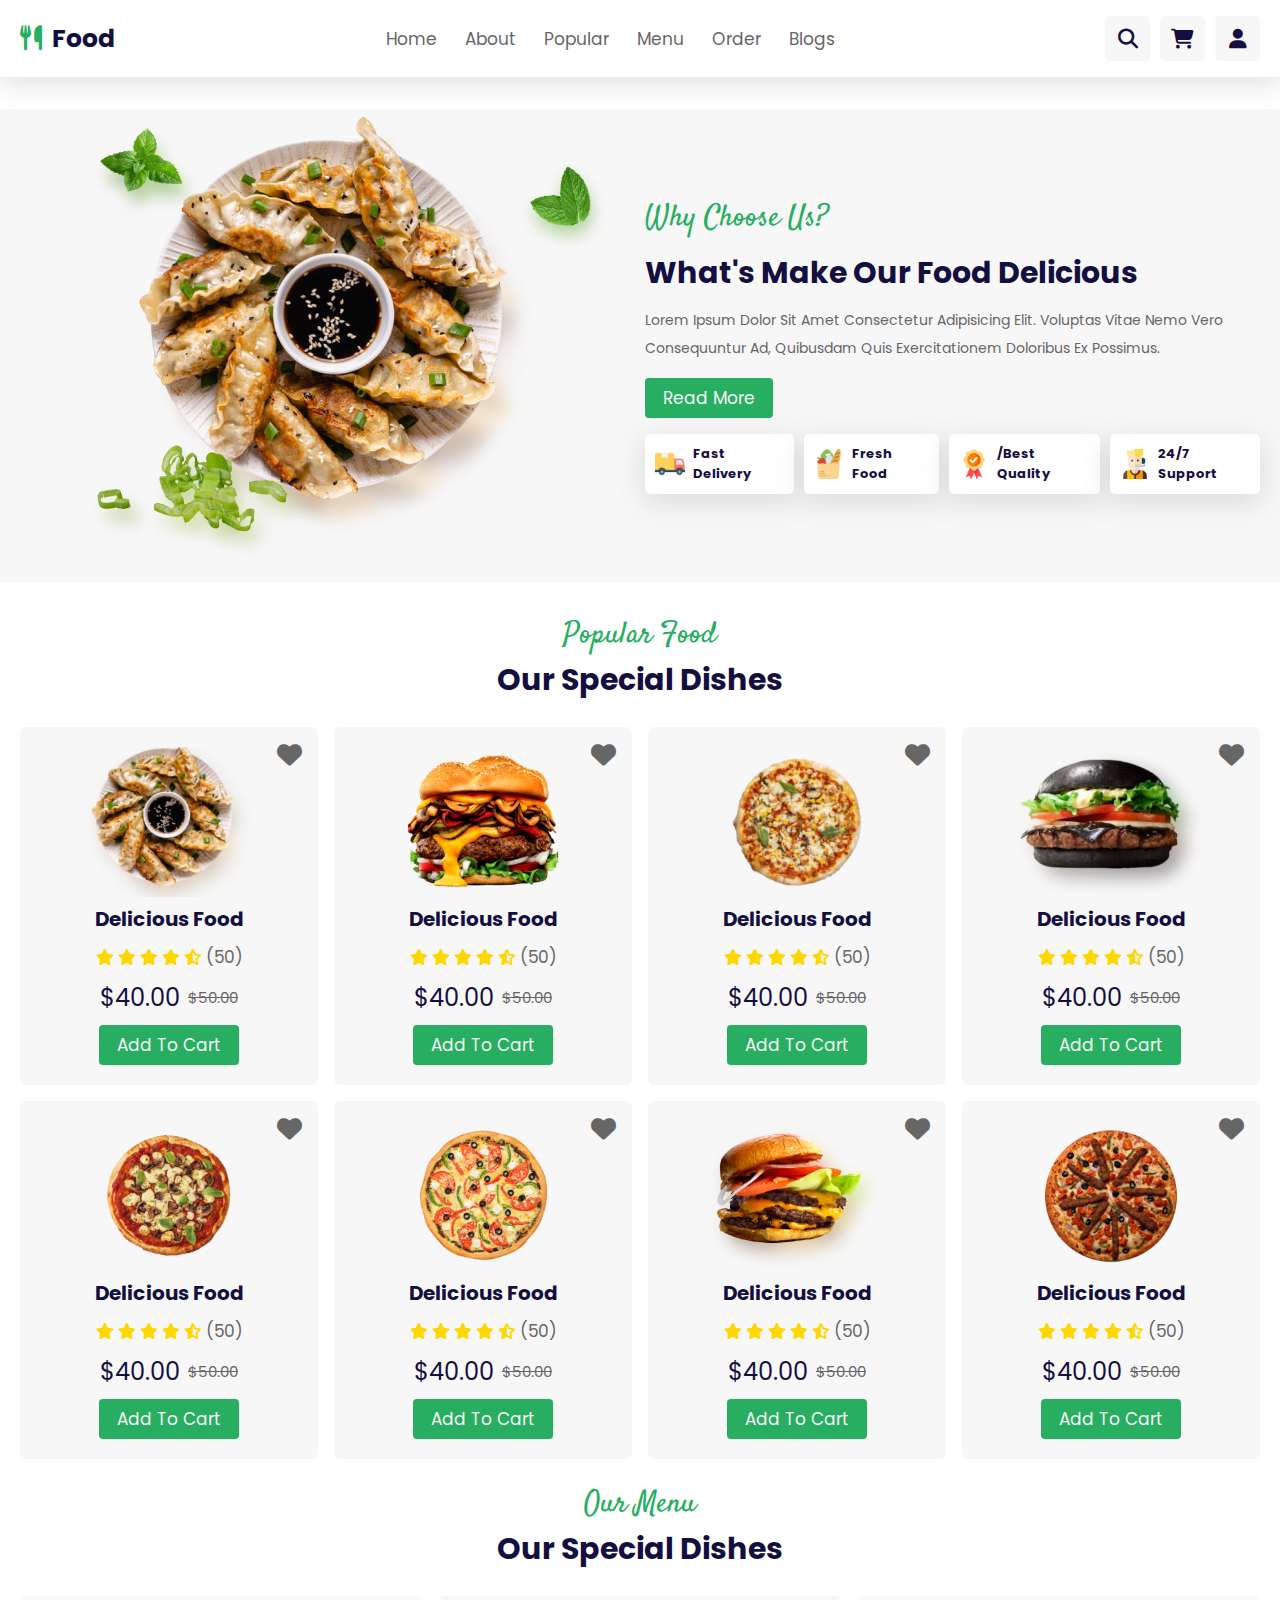
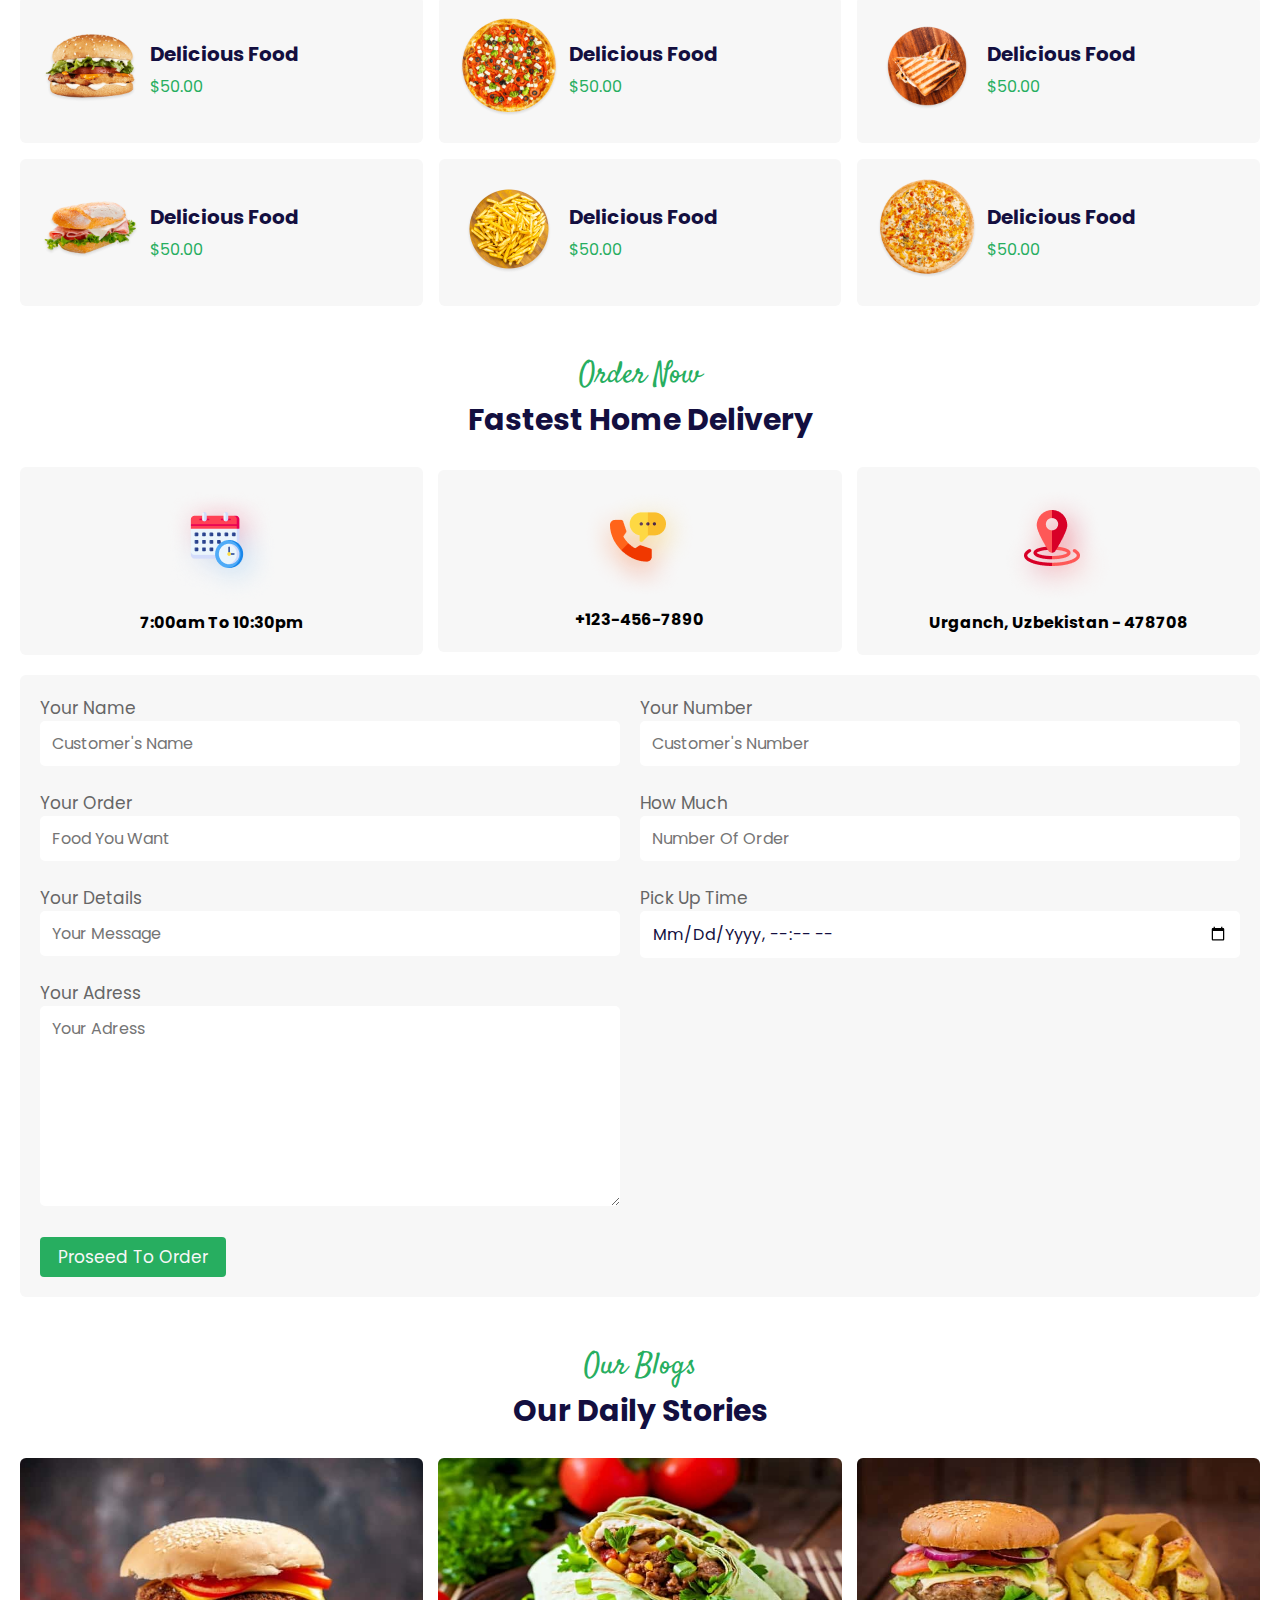
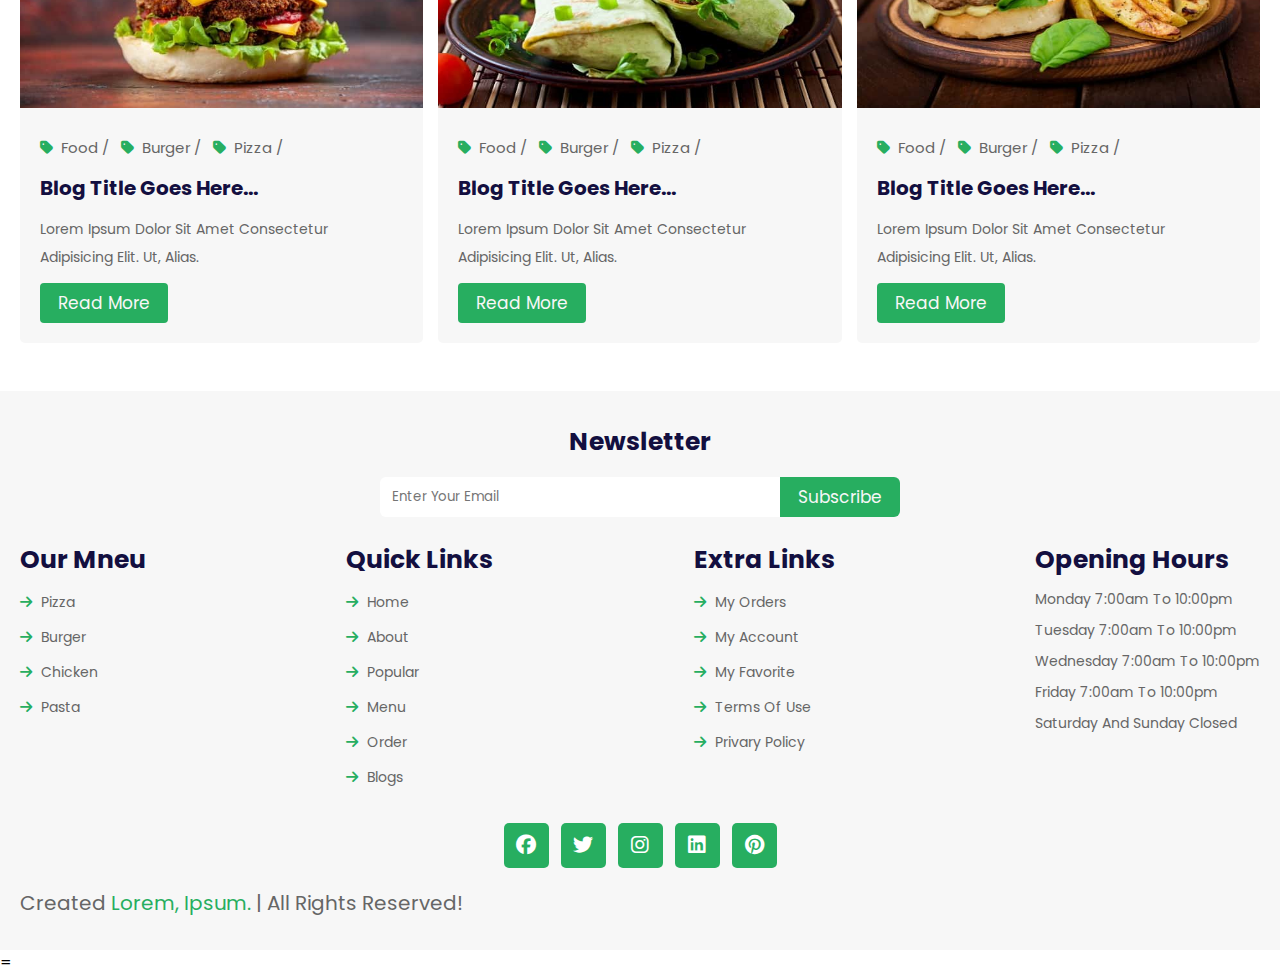
==== index.html @ 01efa055 "added food-website" ====
<!DOCTYPE html>
<html lang="en">
  <head>
    <meta charset="UTF-8" />
    <meta name="viewport" content="width=device-width, initial-scale=1.0" />
    <title>Food website - Home page</title>
    <!-- Font awesome link -->
    <link 
    rel="stylesheet" 
    href="https://cdnjs.cloudflare.com/ajax/libs/font-awesome/6.7.2/css/all.min.css" 
    integrity="sha512-Evv84Mr4kqVGRNSgIGL/F/aIDqQb7xQ2vcrdIwxfjThSH8CSR7PBEakCr51Ck+w+/U6swU2Im1vVX0SVk9ABhg==" 
    crossorigin="anonymous" 
    referrerpolicy="no-referrer" />
    <!-- Favicon -->
    <link rel="shortcut icon" href="./images/favicon.jpg" type="image/x-icon" />
    <!-- CSS -->
    <link rel="stylesheet" href="./css/main.css" />
  </head>
  <body>
    <!-- Header section starts -->
    <header class="header">
      <div class="container">
        <div class="header__wrapper">
         <a href="#" class="header__logo">
           <i class="fa-solid fa-utensils"></i>
           <h2 class="header__title">Food</h2>
         </a>
         <nav class="header__navbar">
           <a href="" class="header__link">Home</a>
           <a href="" class="header__link">About</a>
           <a href="" class="header__link">Popular</a>
           <a href="" class="header__link">Menu</a>
           <a href="" class="header__link">Order</a>
           <a href="" class="header__link">Blogs</a>
         </nav>
         <div class="header__icons">
           <a href="./search.html" class="header__icon">
             <i class="fa-solid fa-magnifying-glass"></i>
           </a>
           <a href="./cart.html" class="header__icon">
             <i class="fa-solid fa-cart-shopping"></i>
           </a>
           <a href="./login.html" class="header__icon">
             <i class="fa-solid fa-user"></i>
           </a>
         </div>
        </div>
       </div>
    </header>
      <!-- Header section starts -->

    <!-- About choose us starts -->
    <section class="about">
     <div class="container">
      <div class="about__wrapper">
        <div class="about__left">
          <img src="./images/about-img.png" alt="about image">
        </div>
        <div class="about__right">
          <h3 class="about__subtitle section__subtitle">Why Choose Us?</h3>
          <h2 class="about__title section__title">What's Make our food delicious</h2>
          <p class="about__description section__description">Lorem ipsum dolor sit amet consectetur adipisicing elit. Voluptas vitae nemo vero consequuntur ad, quibusdam quis exercitationem doloribus ex possimus.
          </p>
          <button class="about__btn section__btn">Read More</button>
          <div class="about__cards">
            <div class="about__card">
              <img class="about__card--image" src="./images/serv-1.png" alt="service 1 image">
              <h4 class="about__card--title">Fast Delivery</h4>
            </div>
  
            <div class="about__card">
              <img class="about__card--image" src="./images/serv-2.png" alt="service 2 image">
              <h4 class="about__card--title">Fresh Food</h4>
            </div>
  
            <div class="about__card">
              <img class="about__card--image" src="./images/serv-3.png" alt="service 3 image">
              <h4 class="about__card--title">/best Quality</h4>
            </div>
  
            <div class="about__card">
              <img class="about__card--image" src="./images/serv-4.png" alt="service 4 image">
              <h4 class="about__card--title">24/7 support</h4>
            </div>
          </div>
        </div>
       </div>
     </div>
    </section>
    <!-- About choose us ends -->

    <!-- Popular section starts -->
    <div class="container">
     <div class="wrapper">
      <div class="popular__top">
        <h3 class="popular__subtitle section__subtitle">Popular food</h3>
        <h2 class="popular__title section__title">Our special dishes</h2>
       </div>
       <div class="popular__bottom">
        <div class="popular__card">
          <span class="popular__card--heart">
            <i class="fa-solid fa-heart"></i>
          </span>
          <img class="popular__card--image" src="./images/food-1.png" alt="food 1 image">
          <h3 class="popular__card--title">Delicious food</h3>
          <div class="popular__card--stars">
            <i class="fa-solid fa-star"></i>
            <i class="fa-solid fa-star"></i>
            <i class="fa-solid fa-star"></i>
            <i class="fa-solid fa-star"></i>
            <i class="fa-solid fa-star-half-stroke"></i>
            <span>(50)</span>
          </div>
          <div class="popular__card--prices">
            <p class="popular__card--discount">$40.00</p>
            <p class="popular__card--price">$50.00</p>
          </div>
          <button class="popular__card--btn section__btn">Add to cart</button>
        </div>
  
        <div class="popular__card">
          <span class="popular__card--heart">
            <i class="fa-solid fa-heart"></i>
          </span>
          <img class="popular__card--image" src="./images/food-2.png" alt="food 2 image">
          <h3 class="popular__card--title">Delicious food</h3>
          <div class="popular__card--stars">
            <i class="fa-solid fa-star"></i>
            <i class="fa-solid fa-star"></i>
            <i class="fa-solid fa-star"></i>
            <i class="fa-solid fa-star"></i>
            <i class="fa-solid fa-star-half-stroke"></i>
            <span>(50)</span>
          </div>
          <div class="popular__card--prices">
            <p class="popular__card--discount">$40.00</p>
            <p class="popular__card--price">$50.00</p>
          </div>
          <button class="popular__card--btn section__btn">Add to cart</button>
        </div>
  
        <div class="popular__card">
          <span class="popular__card--heart">
            <i class="fa-solid fa-heart"></i>
          </span>
          <img class="popular__card--image" src="./images/food-3.png" alt="food 3 image">
          <h3 class="popular__card--title">Delicious food</h3>
          <div class="popular__card--stars">
            <i class="fa-solid fa-star"></i>
            <i class="fa-solid fa-star"></i>
            <i class="fa-solid fa-star"></i>
            <i class="fa-solid fa-star"></i>
            <i class="fa-solid fa-star-half-stroke"></i>
            <span>(50)</span>
          </div>
          <div class="popular__card--prices">
            <p class="popular__card--discount">$40.00</p>
            <p class="popular__card--price">$50.00</p>
          </div>
          <button class="popular__card--btn section__btn">Add to cart</button>
        </div>
  
        <div class="popular__card">
          <span class="popular__card--heart">
            <i class="fa-solid fa-heart"></i>
          </span>
          <img class="popular__card--image" src="./images/food-4.png" alt="food 4 image">
          <h3 class="popular__card--title">Delicious food</h3>
          <div class="popular__card--stars">
            <i class="fa-solid fa-star"></i>
            <i class="fa-solid fa-star"></i>
            <i class="fa-solid fa-star"></i>
            <i class="fa-solid fa-star"></i>
            <i class="fa-solid fa-star-half-stroke"></i>
            <span>(50)</span>
          </div>
          <div class="popular__card--prices">
            <p class="popular__card--discount">$40.00</p>
            <p class="popular__card--price">$50.00</p>
          </div>
          <button class="popular__card--btn section__btn">Add to cart</button>
        </div>
  
        <div class="popular__card">
          <span class="popular__card--heart">
            <i class="fa-solid fa-heart"></i>
          </span>
          <img class="popular__card--image" src="./images/food-5.png" alt="food 5 image">
          <h3 class="popular__card--title">Delicious food</h3>
          <div class="popular__card--stars">
            <i class="fa-solid fa-star"></i>
            <i class="fa-solid fa-star"></i>
            <i class="fa-solid fa-star"></i>
            <i class="fa-solid fa-star"></i>
            <i class="fa-solid fa-star-half-stroke"></i>
            <span>(50)</span>
          </div>
          <div class="popular__card--prices">
            <p class="popular__card--discount">$40.00</p>
            <p class="popular__card--price">$50.00</p>
          </div>
          <button class="popular__card--btn section__btn">Add to cart</button>
        </div>
  
        <div class="popular__card">
          <span class="popular__card--heart">
            <i class="fa-solid fa-heart"></i>
          </span>
          <img class="popular__card--image" src="./images/food-6.png" alt="food 6 image">
          <h3 class="popular__card--title">Delicious food</h3>
          <div class="popular__card--stars">
            <i class="fa-solid fa-star"></i>
            <i class="fa-solid fa-star"></i>
            <i class="fa-solid fa-star"></i>
            <i class="fa-solid fa-star"></i>
            <i class="fa-solid fa-star-half-stroke"></i>
            <span>(50)</span>
          </div>
          <div class="popular__card--prices">
            <p class="popular__card--discount">$40.00</p>
            <p class="popular__card--price">$50.00</p>
          </div>
          <button class="popular__card--btn section__btn">Add to cart</button>
        </div>
  
        <div class="popular__card">
          <span class="popular__card--heart">
            <i class="fa-solid fa-heart"></i>
          </span>
          <img class="popular__card--image" src="./images/food-7.png" alt="food 7 image">
          <h3 class="popular__card--title">Delicious food</h3>
          <div class="popular__card--stars">
            <i class="fa-solid fa-star"></i>
            <i class="fa-solid fa-star"></i>
            <i class="fa-solid fa-star"></i>
            <i class="fa-solid fa-star"></i>
            <i class="fa-solid fa-star-half-stroke"></i>
            <span>(50)</span>
          </div>
          <div class="popular__card--prices">
            <p class="popular__card--discount">$40.00</p>
            <p class="popular__card--price">$50.00</p>
          </div>
          <button class="popular__card--btn section__btn">Add to cart</button>
        </div>
  
        <div class="popular__card">
          <span class="popular__card--heart">
            <i class="fa-solid fa-heart"></i>
          </span>
          <img class="popular__card--image" src="./images/food-8.png" alt="food 8 image">
          <h3 class="popular__card--title">Delicious food</h3>
          <div class="popular__card--stars">
            <i class="fa-solid fa-star"></i>
            <i class="fa-solid fa-star"></i>
            <i class="fa-solid fa-star"></i>
            <i class="fa-solid fa-star"></i>
            <i class="fa-solid fa-star-half-stroke"></i>
            <span>(50)</span>
          </div>
          <div class="popular__card--prices">
            <p class="popular__card--discount">$40.00</p>
            <p class="popular__card--price">$50.00</p>
          </div>
          <button class="popular__card--btn section__btn">Add to cart</button>
        </div>
       </div>
     </div>
    </div>
     
    <!-- Popular section starts -->

    <!-- Menu section starts -->
    <div class="container">
      <div class="menu__wrapper">
        <div class="menu__top">
          <h3 class="menu__subtitle section__subtitle">Our menu</h3>
          <h2 class="menu__title section__title">Our special dishes</h2>
        </div>
        <div class="menu__bottom">
          <div class="menu__card">
            <div class="menu__card--left">
              <img src="./images/menu-1.png" alt="menu card image 1" />
            </div>
            <div class="menu__card--right">
              <h3 class="menu__card--title">Delicious food</h3>
              <p class="menu__card--price">$50.00</p>
            </div>
          </div>
          <div class="menu__card">
            <div class="menu__card--left">
              <img src="./images/menu-2.png" alt="menu card image 2" />
            </div>
            <div class="menu__card--right">
              <h3 class="menu__card--title">Delicious food</h3>
              <p class="menu__card--price">$50.00</p>
            </div>
          </div>
          <div class="menu__card">
            <div class="menu__card--left">
              <img src="./images/menu-3.png" alt="menu card image 3" />
            </div>
            <div class="menu__card--right">
              <h3 class="menu__card--title">Delicious food</h3>
              <p class="menu__card--price">$50.00</p>
            </div>
          </div>
          <div class="menu__card">
            <div class="menu__card--left">
              <img src="./images/menu-4.png" alt="menu card image 4" />
            </div>
            <div class="menu__card--right">
              <h3 class="menu__card--title">Delicious food</h3>
              <p class="menu__card--price">$50.00</p>
            </div>
          </div>
          <div class="menu__card">
            <div class="menu__card--left">
              <img src="./images/menu-5.png" alt="menu card image 5" />
            </div>
            <div class="menu__card--right">
              <h3 class="menu__card--title">Delicious food</h3>
              <p class="menu__card--price">$50.00</p>
            </div>
          </div>
          <div class="menu__card">
            <div class="menu__card--left">
              <img src="./images/menu-6.png" alt="menu card image 6" />
            </div>
            <div class="menu__card--right">
              <h3 class="menu__card--title">Delicious food</h3>
              <p class="menu__card--price">$50.00</p>
            </div>
          </div>
        </div>
      </div>
    </div>
    <!-- Menu section ends -->

    <!-- Order section starts -->
    <section class="order">
      <div class="container">
        <div class="order__wrapper">
         <div class="order__top">
            <h3 class="order__subtitle section__subtitle">Order now</h3>
            <h2 class="order__title section__title">Fastest home delivery</h2>
          </div>
          <div class="order__medium">
            <div class="card">
              <img class="order__card--image" src="./images/icon-1.png" alt="order icon 1 image">
              <h4 class="order__card--title">7:00am to 10:30pm</h4>
            </div>
  
            <div class="card">
              <img class="order__card--image" src="./images/icon-2.png" alt="order icon 2 image">
              <h4 class="order__card--title">+123-456-7890</h4>
            </div>
  
            <div class="card">
              <img class="order__card--image" src="./images/icon-3.png" alt="order icon 3 image">
              <h4 class="order__card--title">Urganch, Uzbekistan - 478708</h4>
            </div>
          </div>
          <div class="order__bottom">
            <form class="order__form">
              <div class="order__form--left">
                <div class="order__form--block">
                  <label class="order__form--label" for="name">Your Name</label>
                  <input class="order__form--input" type="text" id="name" placeholder="customer's name">
                </div>
  
                <div class="order__form--block">
                  <label class="order__form--label" for="foodname">Your Order</label>
                  <input class="order__form--input" type="text" id="foodname" placeholder="food you want">
                </div>
  
                <div class="order__form--block">
                  <label class="order__form--label" for="message">Your Details</label>
                  <input class="order__form--input" type="text" id="message" placeholder="your message">
                </div>
  
                <div class="order__form--block">
                  <label class="order__form--label " for="adress">Your Adress</label>
                  <textarea class="order__form--textarea order__form--input" id="adress" placeholder="your adress"></textarea>
                </div>
  
                <button type="submit" class="order__form--btn section__btn">
                  Proseed To Order
                </button>
              </div>
              <div class="order__form--rihgt">
                <div class="order__form--block">
                  <label class="order__form--label" for="phonenumber">Your Number</label>
                  <input class="order__form--input" type="tel" id="phonenumber" placeholder="customer's number">
                </div>
  
                <div class="order__form--block">
                  <label class="order__form--label" for="ordernumber">How Much</label>
                  <input class="order__form--input" type="number" id="ordernumber" placeholder="number of order">
                </div>
  
                <div class="order__form--block">
                  <label class="order__form--label" for="pickuptime">Pick Up Time</label>
                  <input class="order__form--input" type="datetime-local" id="pickuptime">
                </div>
  
                <div class="order__form--location">
                  <iframe src="https://www.google.com/maps/embed?pb=!1m18!1m12!1m3!1d2981.0442572232905!2d60.28890887730224!3d41.65478577936444!2m3!1f0!2f0!3f0!3m2!1i1024!2i768!4f13.1!3m3!1m2!1s0x41de4968ad3966a5%3A0x35ac6c97935f113d!2sShavat%20Uztelecom!5e0!3m2!1sru!2s!4v1742820007466!5m2!1sru!2s" width="600" height="450" style="border:0;" allowfullscreen="" loading="lazy" referrerpolicy="no-referrer-when-downgrade"></iframe>
                </div>
              </div>
            </form>
          </div>
        </div>
      </div>  
    </section>
    <!-- Order section ends -->

    <!-- Blog section starts -->
    <section class="blog">
      <div class="container">
        <div class="blog__wrapper">
          <div class="blog__top">
            <h3 class="blog__subtitle section__subtitle">Our blogs</h3>
            <h2 class="blog__title section__title">Our daily stories</h2>
           </div>
           <div class="blog__bottom">
            <div class="blog__card">
              <img class="blog__image" src="./images/blog-1.jpg" alt="blog card image 1">
              <div class="blog__card--content">
                <div class="blog__tags">
                  <a href="#" class="blog__tag">
                    <i class="fa-solid fa-tag"></i>
                    Food /
                  </a>
        
                  <a href="#" class="blog__tag">
                    <i class="fa-solid fa-tag"></i>
                    Burger /
                  </a>
        
                  <a href="#" class="blog__tag">
                    <i class="fa-solid fa-tag"></i>
                    Pizza /
                  </a>
                </div>
                <h3 class="blog__card--title">blog title goes here...</h3>
                <p class="blog__card--description section__description">
                  Lorem ipsum dolor sit amet consectetur adipisicing elit. Ut, alias.
                </p>
                <button class="blog__card--btn section__btn">read more</button>
              </div>
            </div>
      
            <div class="blog__card">
              <img class="blog__image" src="./images/blog-2.jpg" alt="blog card image 2">
              <div class="blog__card--content">
                <div class="blog__tags">
                  <a href="#" class="blog__tag">
                    <i class="fa-solid fa-tag"></i>
                    Food /
                  </a>
        
                  <a href="#" class="blog__tag">
                    <i class="fa-solid fa-tag"></i>
                    Burger /
                  </a>
        
                  <a href="#" class="blog__tag">
                    <i class="fa-solid fa-tag"></i>
                    Pizza /
                  </a>
                </div>
                <h3 class="blog__card--title">blog title goes here...</h3>
                <p class="blog__card--description section__description">
                  Lorem ipsum dolor sit amet consectetur adipisicing elit. Ut, alias.
                </p>
                <button class="blog__card--btn section__btn">read more</button>
              </div>
            </div>
      
            <div class="blog__card">
              <img class="blog__image" src="./images/blog-3.jpg" alt="blog card image 3">
              <div class="blog__card--content">
                <div class="blog__tags">
                  <a href="#" class="blog__tag">
                    <i class="fa-solid fa-tag"></i>
                    Food /
                  </a>
        
                  <a href="#" class="blog__tag">
                    <i class="fa-solid fa-tag"></i>
                    Burger /
                  </a>
        
                  <a href="#" class="blog__tag">
                    <i class="fa-solid fa-tag"></i>
                    Pizza /
                  </a>
                </div>
                <h3 class="blog__card--title">blog title goes here...</h3>
                <p class="blog__card--description section__description">
                  Lorem ipsum dolor sit amet consectetur adipisicing elit. Ut, alias.
                </p>
                <button class="blog__card--btn section__btn">read more</button>
              </div>
            </div>
           </div>
        </div>
      </div>
    </section>
    <!-- Blog section ends -->

    <!-- Footer section starts -->
    <footer class="footer">
      <div class="container">
        <div class="footer__wrapper">
          <div class="footer__top">
            <h3 class="footer__top--title">Newsletter</h3>
            <form class="footer__top--form">
              <input type="email" placeholder="enter your email" class="footer__top--input">
              <button type="submit" class="footer__top--btn section__btn">Subscribe</button>
            </form>
          </div>
          <div class="footer__medium">
            <div class="footer__medium--box">
              <h3 class="footer__medium--title">Our mneu</h3>
              <ul class="footer__medium--list">
                <li class="footer__medium--item">
                  <a href="#" class="footer__medium--link">
                    <i class="fa-solid fa-arrow-right"></i>
                    Pizza
                  </a>
                </li>
  
                <li class="footer__medium--item">
                  <a href="#" class="footer__medium--link">
                    <i class="fa-solid fa-arrow-right"></i>
                    Burger
                  </a>
                </li>
  
                <li class="footer__medium--item">
                  <a href="#" class="footer__medium--link">
                    <i class="fa-solid fa-arrow-right"></i>
                    Chicken
                  </a>
                </li>
  
                <li class="footer__medium--item">
                  <a href="#" class="footer__medium--link">
                    <i class="fa-solid fa-arrow-right"></i>
                    Pasta
                  </a>
                </li>
              </ul>
            </div>
  
            <div class="footer__medium--box">
              <h3 class="footer__medium--title">Quick links</h3>
              <ul class="footer__medium--list">
                <li class="footer__medium--item">
                  <a href="#" class="footer__medium--link">
                    <i class="fa-solid fa-arrow-right"></i>
                    Home
                  </a>
                </li>
  
                <li class="footer__medium--item">
                  <a href="#" class="footer__medium--link">
                    <i class="fa-solid fa-arrow-right"></i>
                    About
                  </a>
                </li>
  
                <li class="footer__medium--item">
                  <a href="#" class="footer__medium--link">
                    <i class="fa-solid fa-arrow-right"></i>
                    Popular
                  </a>
                </li>
  
                <li class="footer__medium--item">
                  <a href="#" class="footer__medium--link">
                    <i class="fa-solid fa-arrow-right"></i>
                    Menu
                  </a>
                </li>
  
                <li class="footer__medium--item">
                  <a href="#" class="footer__medium--link">
                    <i class="fa-solid fa-arrow-right"></i>
                    Order
                  </a>
                </li>
  
                <li class="footer__medium--item">
                  <a href="#" class="footer__medium--link">
                    <i class="fa-solid fa-arrow-right"></i>
                    Blogs
                  </a>
                </li>
              </ul>
            </div>
  
            <div class="footer__medium--box">
              <h3 class="footer__medium--title">Extra links</h3>
              <ul class="footer__medium--list">
                <li class="footer__medium--item">
                  <a href="#" class="footer__medium--link">
                    <i class="fa-solid fa-arrow-right"></i>
                    My orders
                  </a>
                </li>
  
                <li class="footer__medium--item">
                  <a href="#" class="footer__medium--link">
                    <i class="fa-solid fa-arrow-right"></i>
                    My account
                  </a>
                </li>
  
                <li class="footer__medium--item">
                  <a href="#" class="footer__medium--link">
                    <i class="fa-solid fa-arrow-right"></i>
                    My favorite
                  </a>
                </li>
  
                <li class="footer__medium--item">
                  <a href="#" class="footer__medium--link">
                    <i class="fa-solid fa-arrow-right"></i>
                    Terms of use
                  </a>
                </li>
  
                <li class="footer__medium--item">
                  <a href="#" class="footer__medium--link">
                    <i class="fa-solid fa-arrow-right"></i>
                    Privary policy
                  </a>
                </li>
              </ul>
            </div>
  
            <div class="footer__medium--box">
              <h3 class="footer__medium--title">Opening hours</h3>
              <div class="footer__medium--texts">
                <p class="footer__medium--text">Monday 7:00am To 10:00pm</p>
                <p class="footer__medium--text">Tuesday 7:00am To 10:00pm</p>
                <p class="footer__medium--text">Wednesday 7:00am To 10:00pm</p>
                <p class="footer__medium--text">Friday 7:00am To 10:00pm</p>
                <p class="footer__medium--text">Saturday and sunday closed</p>
              </div>
            </div>
          </div>
          <div class="footer__bottom">
            <div class="footer__bottom--social">
              <a href="#" class="footer__bottom--link">
                <i class="fa-brands fa-facebook"></i>
              </a>
  
              <a href="#" class="footer__bottom--link">
                <i class="fa-brands fa-twitter"></i>
              </a>
              
              <a href="#" class="footer__bottom--link">
                <i class="fa-brands fa-instagram"></i>
              </a>
  
              <a href="#" class="footer__bottom--link">
                <i class="fa-brands fa-linkedin"></i>
              </a>
  
              <a href="#" class="footer__bottom--link">
                <i class="fa-brands fa-pinterest"></i>
              </a>
            </div>
            <p class="footer__bottom--text">
              created
              <a href="https://t.me/ibragimovazeboxon" target="_blank">Lorem, ipsum.</a>
              | all rights reserved!
            </p>
          </div>
        </div>
      </div>
    </footer>
    <!-- Footer sectio ends -->
  </body>
</html>
=
---- css/main.css ----
/* Google Fonts */
@import url("https://fonts.googleapis.com/css2?family=Poppins:ital,wght@0,100;0,200;0,300;0,400;0,500;0,600;0,700;0,800;0,900;1,100;1,200;1,300;1,400;1,500;1,600;1,700;1,800;1,900&display=swap");
@import url("https://fonts.googleapis.com/css2?family=Satisfy&display=swap");
/* Core styles */
/* Universal selector */
* {
  font-family: "Poppins", sans-serif;
  margin: 0;
  padding: 0;
  box-sizing: border-box;
  transition: all 0.4s linear;
  text-transform: capitalize;
}
.container {
  max-width: 1240px;
  margin: 0 auto;
}
a {
  text-decoration: none;
}
ul {
  list-style-type: none;
}
.section__subtitle {
  font-family: "Satisfy", cursive;
  color: #27ae60;
  font-size: 30px;
  font-weight: 400;
}
.section__title {
  font-size: 30px;
  color: #130f40;
}
.section__btn {
  background-color: #27ae60;
  border: none;
  padding: 7px 18px;
  font-size: 17px;
  border-radius: 4px;
  color: #f7f7f7;
  cursor: pointer;
}
.section__btn:hover {
  background-color: #130f40;
}
.section__description {
  font-size: 14px;
  color: #666;
  line-height: 200%;
}

/* Header section styles */
.header {
  padding: 16px 0;
  box-shadow: rgba(100, 100, 111, 0.2) 0px 7px 29px 0px;
}
.header__wrapper {
  display: flex;
  justify-content: space-between;
  align-items: center;
}
.header__logo {
  display: flex;
  align-items: center;
  gap: 10px;
}
.header__logo > i {
  color: #27ae60;
  font-size: 25px;
}
.header__title {
  font-size: 25px;
  color: #130f40;
}
.header__navbar {
  display: flex;
  align-items: center;
  gap: 28px;  
}
.header__link {
  color: #666;
  font-size: 17px;
  /* transition: all 0.4s linear; */
}
.header__link:hover {
  color: #27ae60;
}
.header__icons {
  display: flex;
  align-items: center;
  gap: 10px;
}
.header__icon {
  width: 45px;
  height: 45px;
  background-color: #f7f7f7;
  border-radius: 5px;
  display: flex;
  align-items: center;
  justify-content: center;
}
.header__icon > i {
  color: #130f40;
  font-size: 20px;
}
.header__icon:hover {
  background-color: #27ae60;
}
.header__icon:hover > i{
  color: #f7f7f7;
}

/* Popular section styles */
.popular__top {
  text-align: center;
  margin: 24px;
}
.popular__bottom {
  display: flex;
  flex-wrap: wrap;
  align-items: center;
  justify-content: space-between;
  gap: 16px;
}
.popular__card {
  position: relative;
  width: calc((1240px - 16px * 3) / 4);
  background-color: #f7f7f7;
  border-radius: 6px;
  text-align: center;
  padding: 20px;
}
.popular__card--heart {
  position: absolute;
  top: 10px;
  right: 16px;
  font-size: 25px;
  color: #666;
  cursor: pointer;
}
.popular__card--heart:hover {
  color: #27ae60;
}
.popular__card--image {
  height: 150px;
}
.popular__card--title {
  font-size: 20px;
  color: #130f40;
  margin-bottom: 10px;
}
.popular__card--stars {
  color: gold;
}
.popular__card--stars > span {
  color: #666;
  font-size: 17px;
}
.popular__card--prices {
  margin: 10px 0;
  display: flex;
  align-items: center;
  justify-content: center;
  gap: 8px;
}
.popular__card--discount {
  font-size: 24px;
  color: #130f40;
}
.popular__card--price {
  text-decoration: line-through;
  font-size: 15px;
  color: #666;
}

/* Menu section styles */
/* Class selector */
.menu__top {
  text-align: center;
  margin: 24px 0;
}
.menu__bottom {
  margin-top: 24px;
  display: flex;
  justify-content: space-between;
  align-items: center;
  flex-wrap: wrap;
  gap: 16px;
}
.menu__card {
  width: calc((1240px - 16px * 2) / 3);
  background-color: #f7f7f7;
  display: flex;
  align-items: center;
  gap: 10px;
  padding: 20px;
  border-radius: 6px;
  transition: all 0.5s linear;
}
.menu__card:hover {
  background-color: #130f40;
}
/* Descendent combinator */
.menu__card:hover .menu__card--title {
  color: #f7f7f7;
}
/* Child combinator */
.menu__card--left > img {
  height: 100px;
}
.menu__card--title {
  font-size: 20px;
  color: #130f40;
  margin-bottom: 5px;
}
.menu__card--price {
  color: #27ae60;
}

/* About section styles */
.about {
  background-color: #f7f7f7;
  margin: 32px 0;
}
.about__wrapper,
.about__cards {
  display: flex;
  align-items: center;
  justify-content: space-between;
  gap: 10px;
}
.about__left,
.about__right {
  flex: 1;
}
.about__left > img {
  width: 100%;
}
.about__title {
  margin: 10px 0;
}
.about__btn {
  margin: 16px 0;
}
.about__card {
  background-color: #fff;
  display: flex;
  align-items: center;
  gap: 8px;
  border-radius: 5px;
  padding: 10px;
  box-shadow: rgba(100, 100, 111, 0.2) 0px 7px 29px 0px;
}
.about__card--image {
  height: 30px;
  width: 30px;
}
.about__card--title {
  font-size: 13px;
  color: #130f40;
}

/* Order section styles */
.order {
  margin: 48px 0;
}
.order__top {
  text-align: center;
  margin: 24px 0;
}
.order__medium {
  margin: 20px 0;
  display: flex;
  align-items: center;
  justify-content: space-between;
  gap: 15px;
}
.card {
  flex: 1;
  background-color: #f7f7f7;
  gap: 15px;
  text-align: center;
  padding: 20px;
  border-radius: 6px;
}
.order__bottom {
  background-color: #f7f7f7;
  padding: 20px;
  border-radius: 6px;
}
.order__form {
  display: flex;
  justify-content: space-between;
  gap: 20px;
}
.order__form--left,
.order__form--right {
  flex: 1;
}
.order__form--block {
  margin-bottom: 20px;
}
.order__form--label {
  display: block;
  color: #666;
  font-size: 17px;
}
.order__form--input {
  margin-bottom: 4px;
  width: 100%;
  padding: 10px 12px;
  border-radius: 5px;
  border: none;
  outline: none;
  font-size: 16px;
  color: #130f40;
}
.order__form--textarea {
  height: 200px;
}
.order__form--location > iframe {
  border-radius: 6px;
  height: 230px;
}

/* Blog section styles */
.blog {
  margin: 48px 0;
}
.blog__top {
  text-align: center;
  margin: 24px 0;
}
.blog__bottom {
  display: flex;
  align-items: center;
  justify-content: space-between;
  gap: 15px;
}
.blog__card {
  flex: 1;
  background-color: #f7f7f7;
  border-radius: 5px;
}
.blog__card:hover {
  transform: scale(1.05);
}
.blog__image {
  width: 100%;
  height: 250px;
  border-radius: 6px 6px 0 0;
}
.blog__card--content {
  padding: 20px;
}
.blog__tag {
  color: #666;
  font-size: 15px;
  margin-right: 8px;
}
.blog__tag > i {
  color: #27ae60;
  margin-right: 4px;
}
.blog__card--title {
  font-size: 20px;
  color: #130f40;
  margin-top: 13px;
}
.blog__card--description {
  margin: 12px 0;
}
/*  */
.footer {
  background-color: #f7f7f7;
  padding:32px 0 ;
}
.footer__top {
  text-align: center;
}
.footer__medium {
  margin: 24px 0;
  display: flex;
  justify-content: space-between;
}
.footer__top--title {
  font-size: 25px;
  color: #130f40;
  margin-bottom: 16px;
}
.footer__top--form {
  display: flex;
  align-items: center;
  justify-content: center;
}
.footer__top--input {
  padding: 10px 12px;
  width: 400px;
  border: none;
  border-radius: 6px 0 0 6px;
  outline: none;
}
.footer__top--btn {
  border-radius: 0 6px 6px 0;
}
.footer__medium--title {
  font-size: 25px;
  color: #130f40;
  margin-bottom: 10px;
}
.footer__medium--item {
  margin-bottom: 10px;
}
.footer__medium--link {
  color: #666;
  font-size: 14px;
}
.footer__medium--link > i {
  color: #27ae60;
  margin-right: 5px;
}
.footer__medium--link:hover {
  color: #27ae60;
}
.footer__medium--link:hover > i {
  margin-right: 15px;
}
.footer__medium--text {
  color: #666;
  font-size: 14px;
  margin-bottom: 10px;
}
.footer__bottom {
  align-items: center;
}
.footer__bottom--social {
  display: flex;
  align-items: center;
  justify-content: center;
  gap: 12px;
}
.footer__bottom--link {
  background-color: #27ae60;
  height: 45px;
  width: 45px;
  border-radius: 5px;
  display: flex;
  align-items: center;
  justify-content: center;
  font-size: 20px;
  color: #fff;
}
/* .footer__bottom--link:hover {
  color: #130f40;
} */
.footer__bottom--text {
  margin-top: 20px;
  font-size: 20px;
  color: #666;
}
.footer__bottom--text > a {
  color: #27ae60;
}
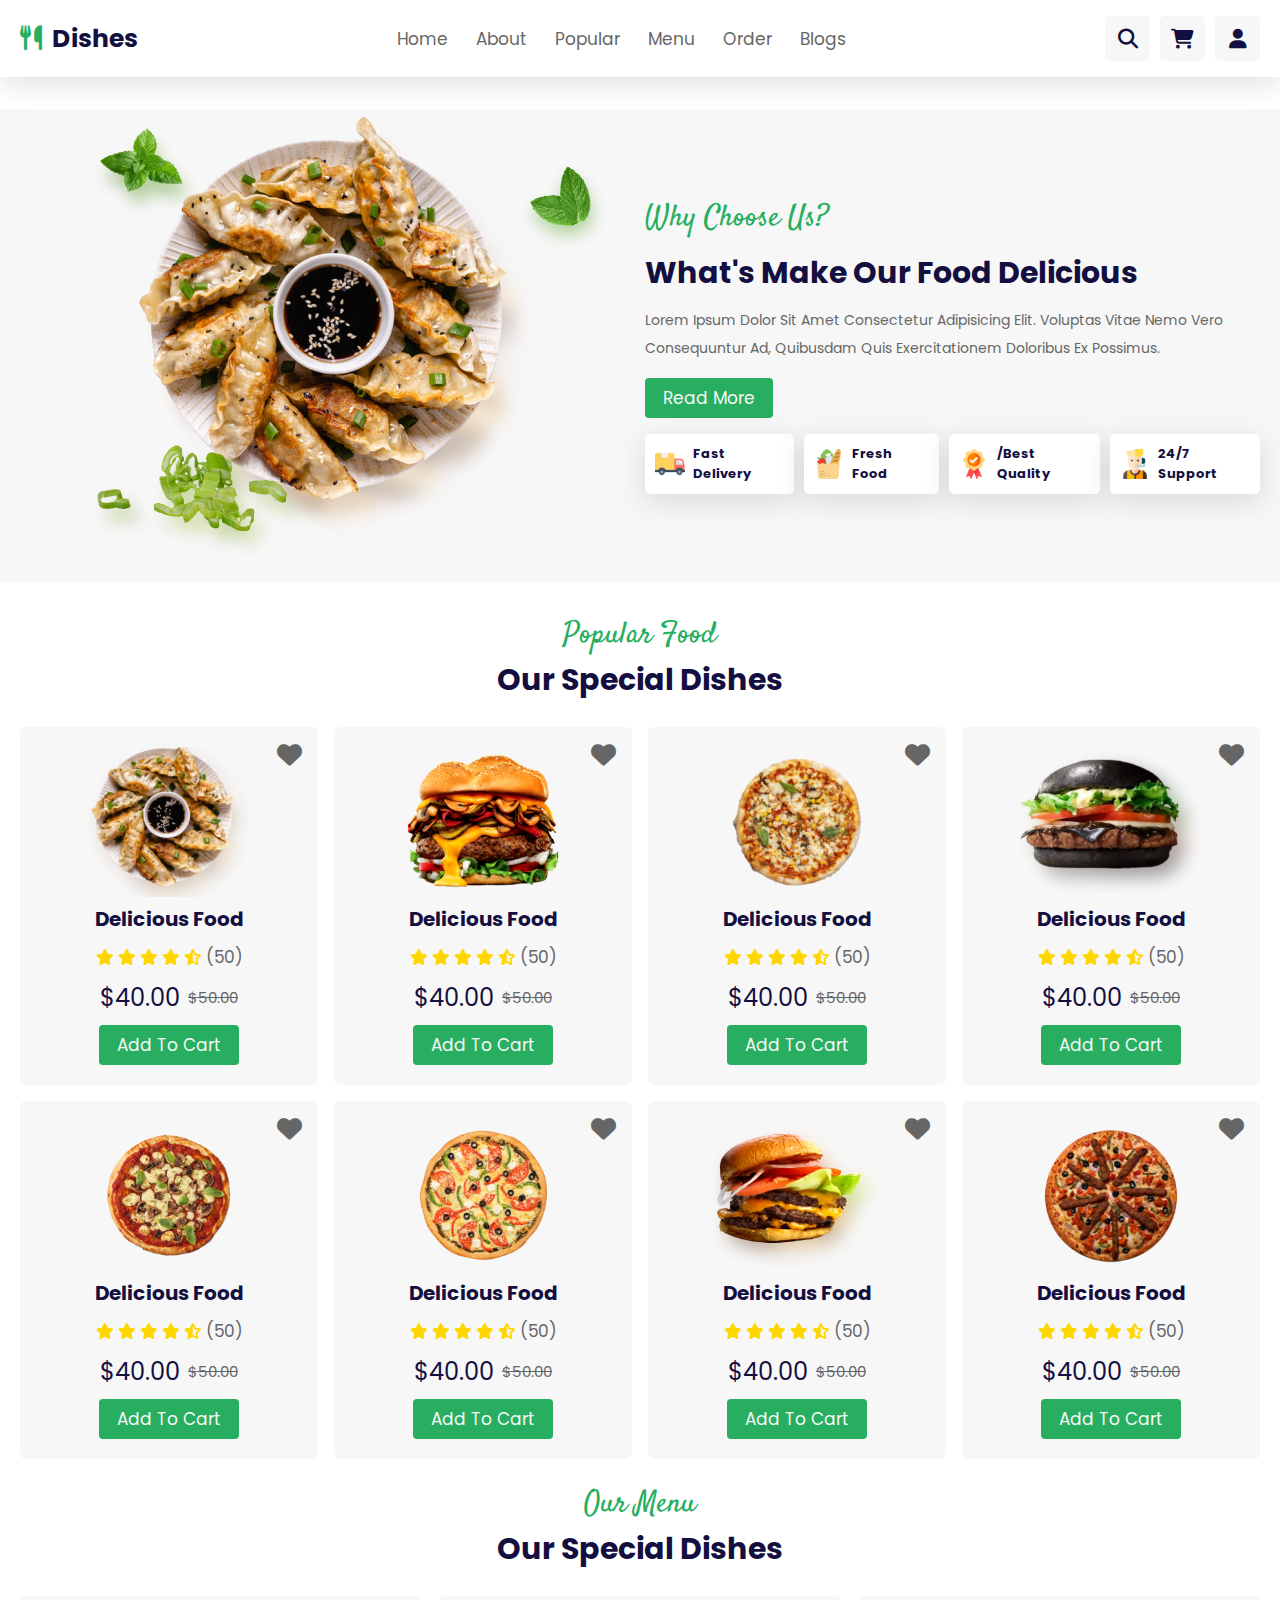
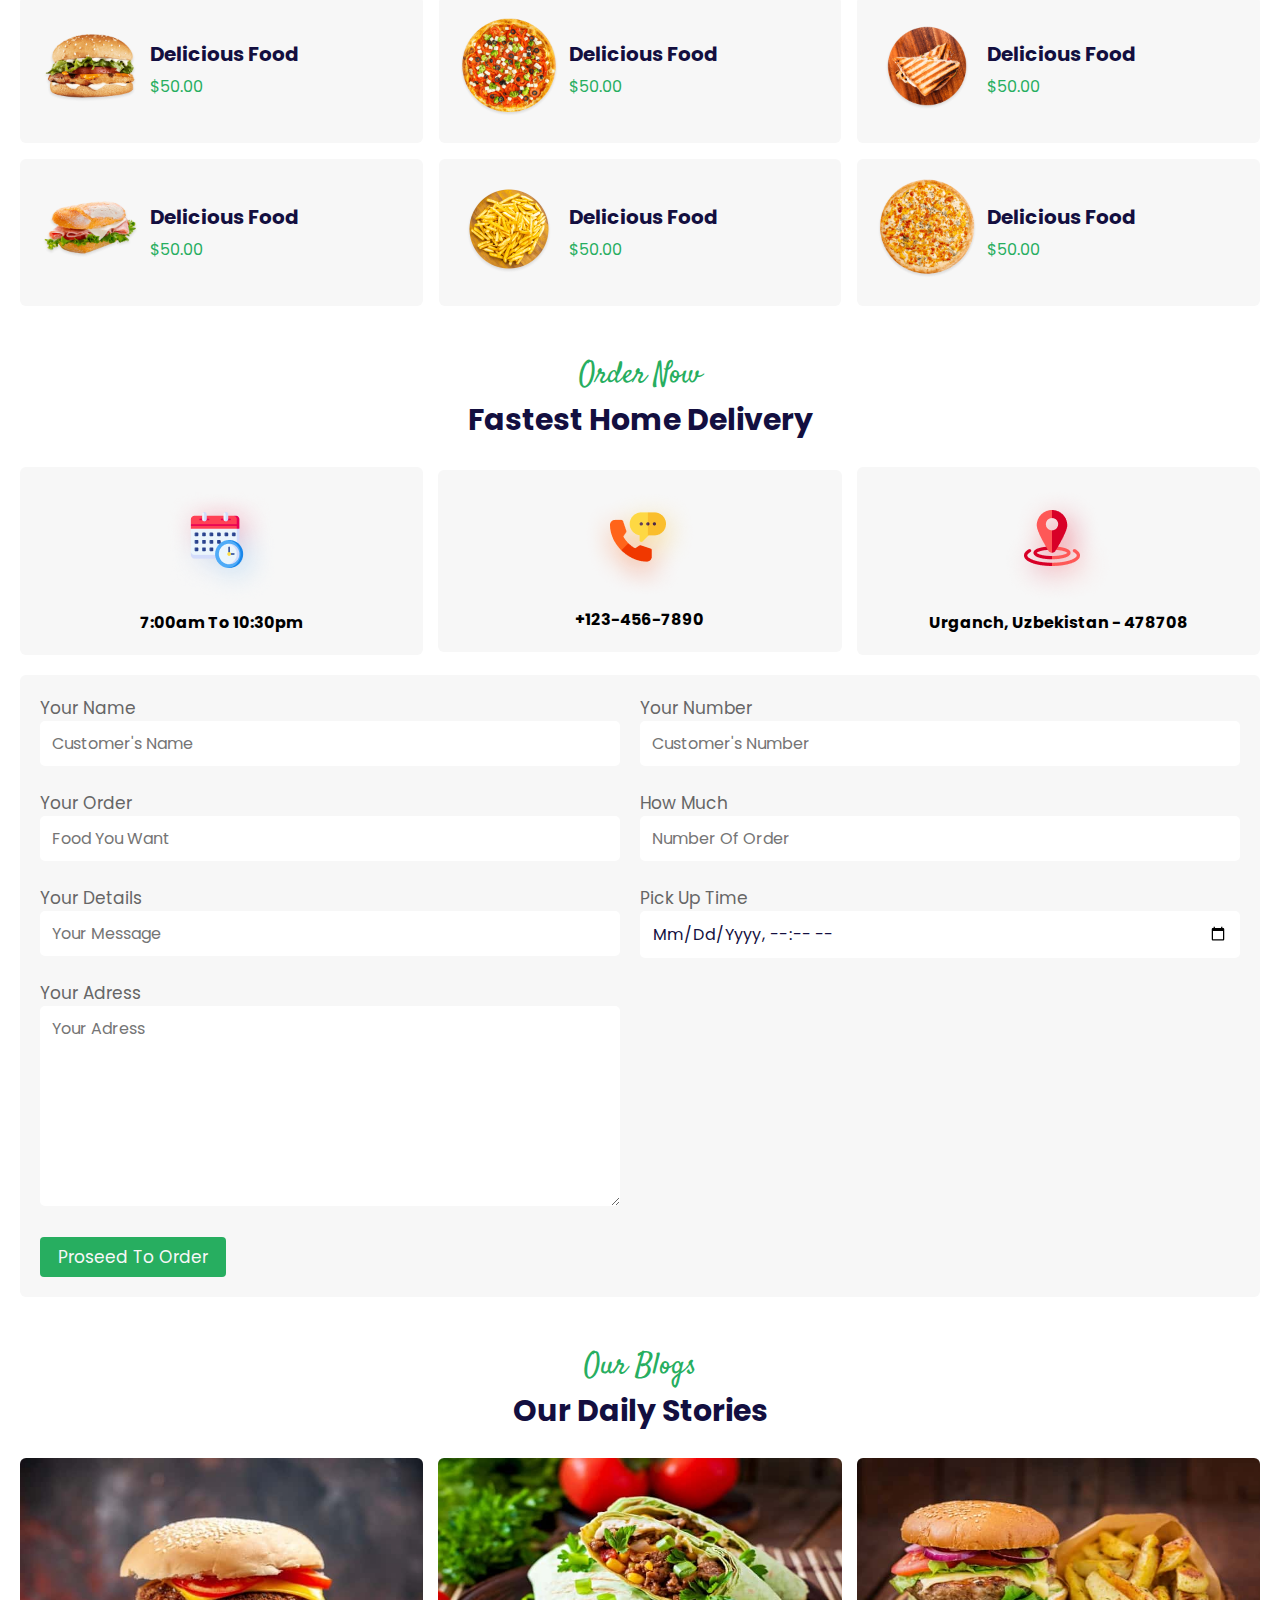
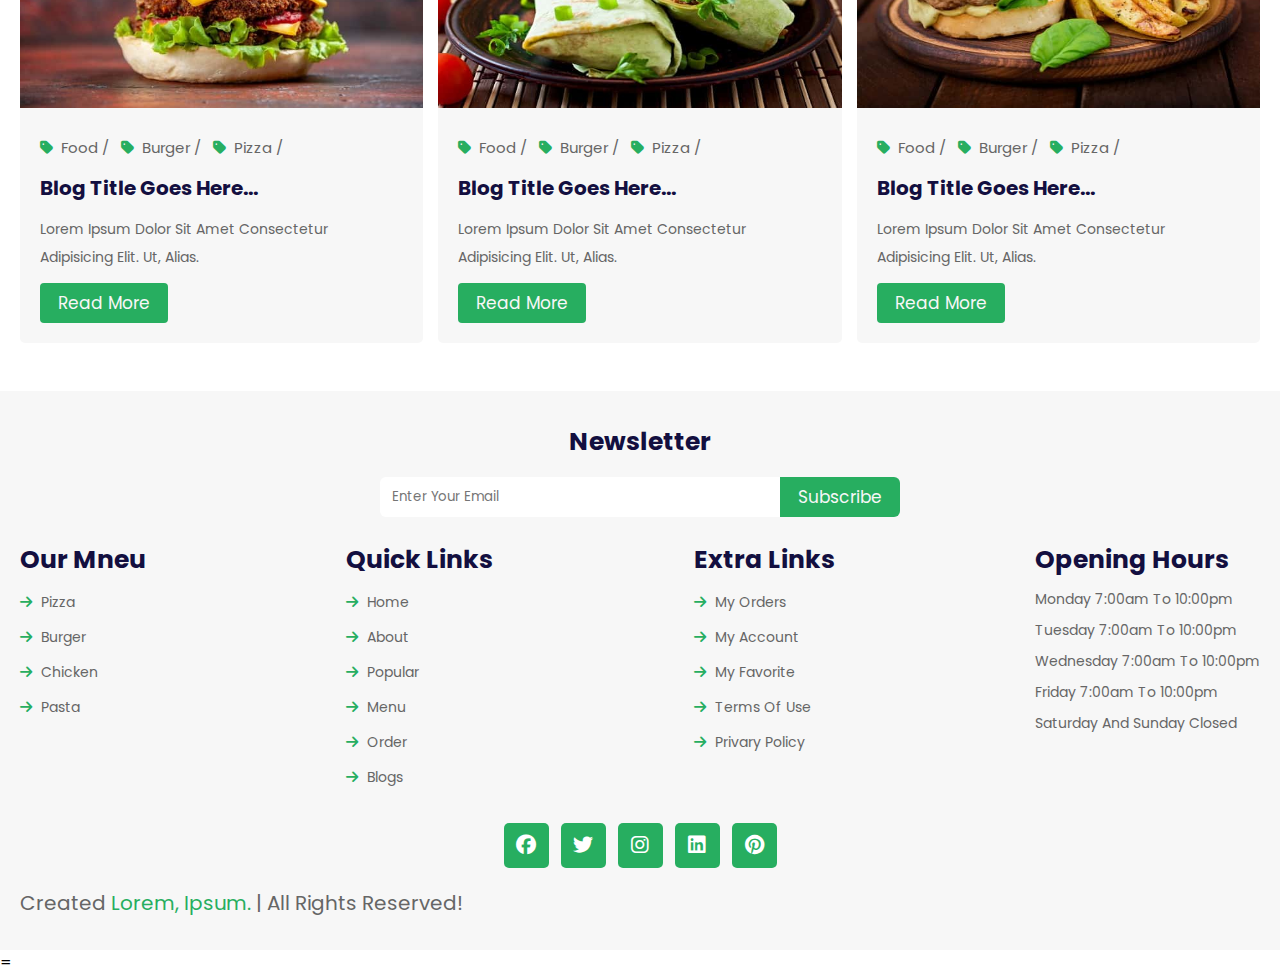
==== commit 99de97b9: "replaced food text to dishes text" ====
--- a/index.html
+++ b/index.html
@@ -23,7 +23,7 @@
         <div class="header__wrapper">
          <a href="#" class="header__logo">
            <i class="fa-solid fa-utensils"></i>
-           <h2 class="header__title">Food</h2>
+           <h2 class="header__title">Dishes</h2>
          </a>
          <nav class="header__navbar">
            <a href="" class="header__link">Home</a>
